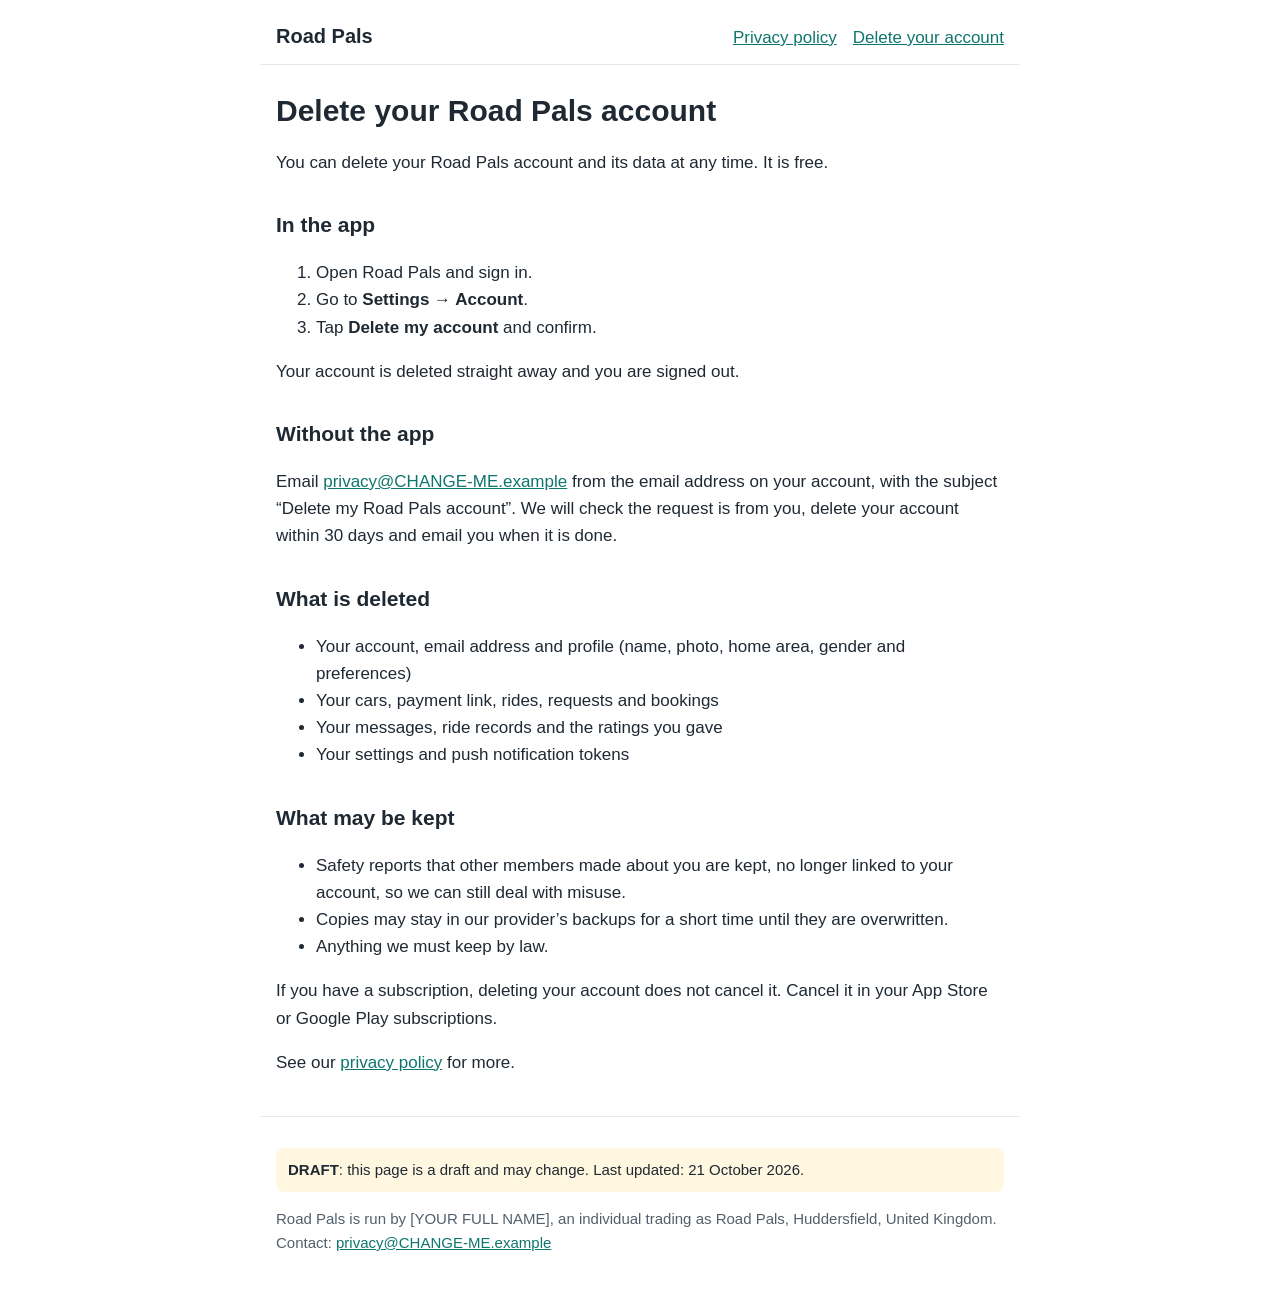
==== delete-account.html @ 59cec819 "Add files via upload" ====
<!doctype html>
<html lang="en-GB">
<head>
<meta charset="utf-8">
<meta name="viewport" content="width=device-width, initial-scale=1">
<title>Delete your account · Road Pals</title>
<meta name="description" content="How to delete your Road Pals account and data.">
<link rel="stylesheet" href="style.css">
</head>
<body>
<header>
  <a class="brand" href="index.html">Road Pals</a>
  <nav>
    <a href="privacy.html">Privacy policy</a>
    <a href="delete-account.html">Delete your account</a>
  </nav>
</header>
<main>
<h1>Delete your Road Pals account</h1>
<p>You can delete your Road Pals account and its data at any time. It is free.</p>

<h2 id="in-the-app">In the app</h2>
<ol>
<li>Open Road Pals and sign in.</li>
<li>Go to <strong>Settings → Account</strong>.</li>
<li>Tap <strong>Delete my account</strong> and confirm.</li>
</ol>
<p>Your account is deleted straight away and you are signed out.</p>

<h2 id="by-email">Without the app</h2>
<p>Email <a href="mailto:privacy@CHANGE-ME.example?subject=Delete%20my%20Road%20Pals%20account">privacy@CHANGE-ME.example</a> from the email address on your account, with the subject “Delete my Road Pals account”. We will check the request is from you, delete your account within 30 days and email you when it is done.</p>

<h2 id="what-is-deleted">What is deleted</h2>
<ul>
<li>Your account, email address and profile (name, photo, home area, gender and preferences)</li>
<li>Your cars, payment link, rides, requests and bookings</li>
<li>Your messages, ride records and the ratings you gave</li>
<li>Your settings and push notification tokens</li>
</ul>

<h2 id="what-is-kept">What may be kept</h2>
<ul>
<li>Safety reports that other members made about you are kept, no longer linked to your account, so we can still deal with misuse.</li>
<li>Copies may stay in our provider’s backups for a short time until they are overwritten.</li>
<li>Anything we must keep by law.</li>
</ul>
<p>If you have a subscription, deleting your account does not cancel it. Cancel it in your App Store or Google Play subscriptions.</p>
<p>See our <a href="privacy.html">privacy policy</a> for more.</p>
</main>
<footer>
  <p class="draft"><strong>DRAFT</strong>: this page is a draft and may change. Last updated: 21 October 2026.</p>
  <p>Road Pals is run by [YOUR FULL NAME], an individual trading as Road Pals, Huddersfield, United Kingdom.
  Contact: <a href="mailto:privacy@CHANGE-ME.example">privacy@CHANGE-ME.example</a></p>
</footer>
</body>
</html>
---- style.css ----
:root { --text: #1f2933; --muted: #52606d; --bg: #ffffff; --line: #e4e7eb; --accent: #0f766e; --note: #fff7e0; }
@media (prefers-color-scheme: dark) { :root { --text: #f5f7fa; --muted: #bcccdc; --bg: #121417; --line: #323f4b; --accent: #5eead4; --note: #3a3216; } }
* { box-sizing: border-box; }
body { margin: 0; background: var(--bg); color: var(--text); font: 17px/1.6 -apple-system, BlinkMacSystemFont, "Segoe UI", Roboto, Helvetica, Arial, sans-serif; }
header, main, footer { max-width: 760px; margin: 0 auto; padding: 0 16px; }
header { display: flex; flex-wrap: wrap; gap: 8px 20px; align-items: baseline; justify-content: space-between; padding-top: 20px; padding-bottom: 12px; border-bottom: 1px solid var(--line); }
.brand { font-weight: 800; font-size: 20px; color: var(--text); text-decoration: none; }
nav { display: flex; flex-wrap: wrap; gap: 16px; }
a { color: var(--accent); }
h1 { font-size: 30px; line-height: 1.2; margin-top: 28px; }
h2 { font-size: 21px; margin-top: 32px; }
table { width: 100%; border-collapse: collapse; margin: 12px 0; }
th, td { text-align: left; vertical-align: top; padding: 10px 8px; border-bottom: 1px solid var(--line); }
th { font-size: 15px; color: var(--muted); }
@media (max-width: 560px) { table, thead, tbody, tr, th, td { display: block; } thead { display: none; } td { border: 0; padding: 4px 0; } tr { border-bottom: 1px solid var(--line); padding: 10px 0; } }
footer { margin-top: 40px; padding-top: 16px; padding-bottom: 32px; border-top: 1px solid var(--line); color: var(--muted); font-size: 15px; }
.draft { background: var(--note); color: var(--text); padding: 10px 12px; border-radius: 8px; }
.links { font-size: 19px; }
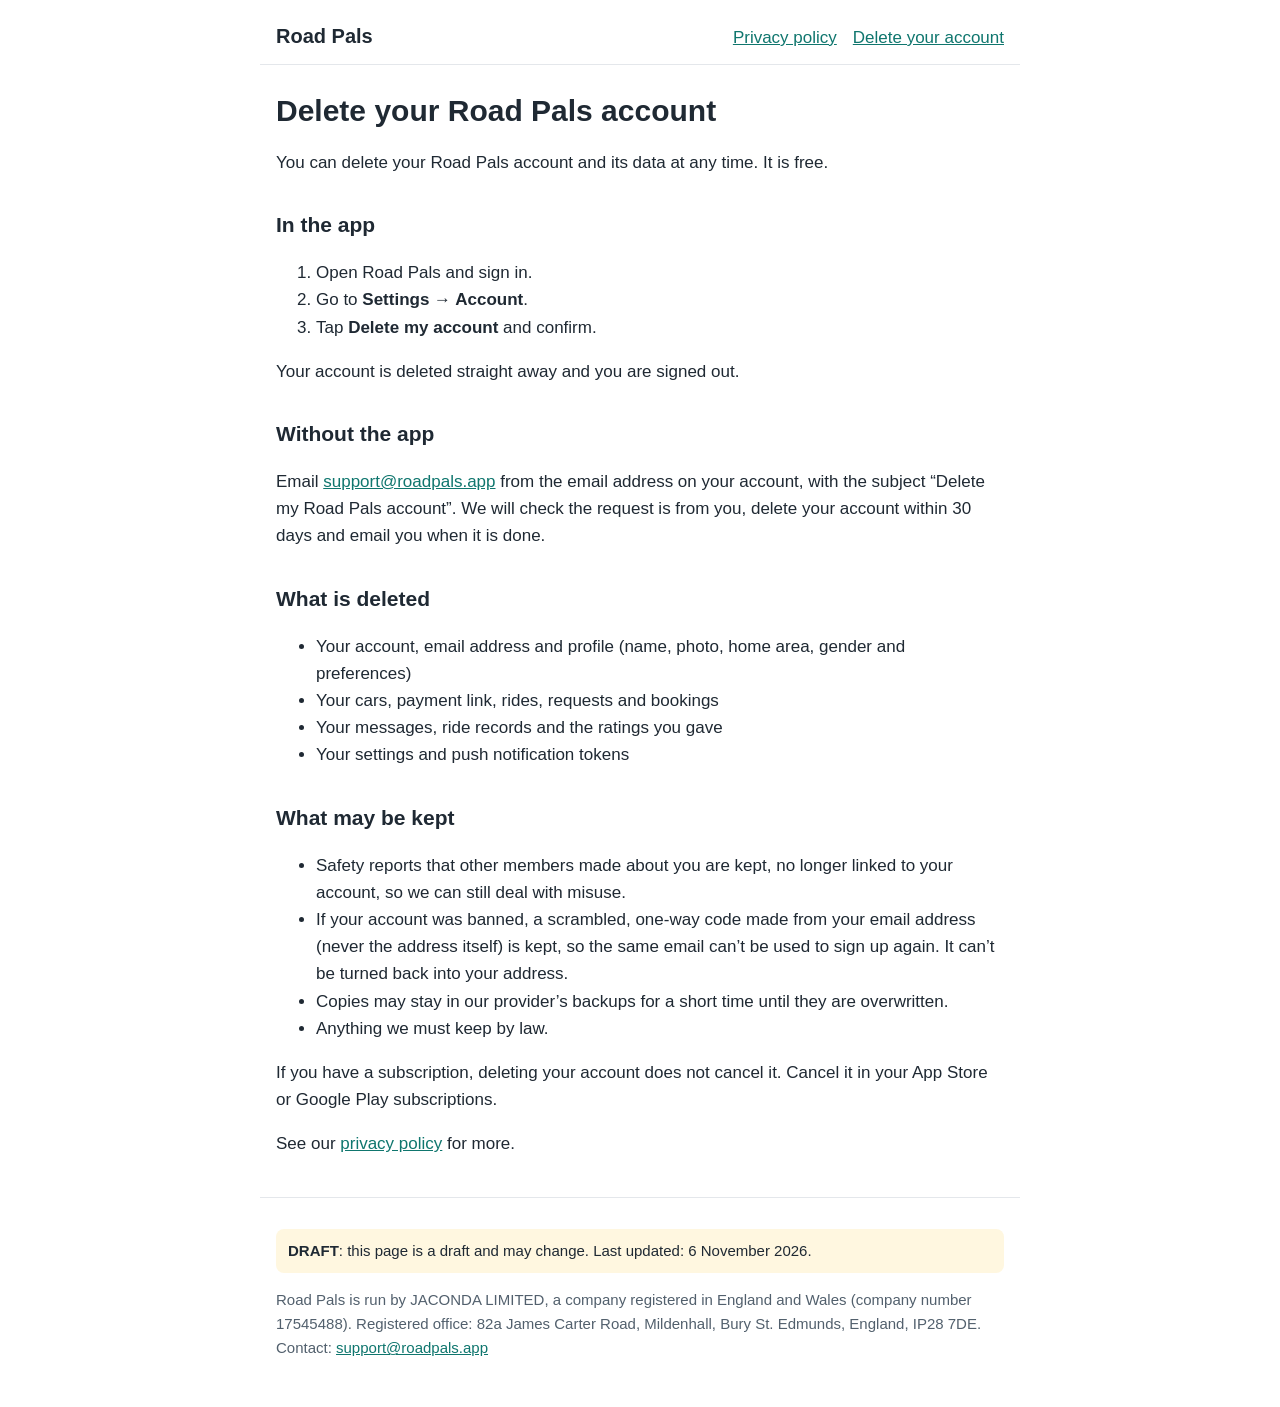
==== commit 9c8b3d7f: "Add files via upload" ====
--- a/delete-account.html
+++ b/delete-account.html
@@ -28,7 +28,7 @@
 <p>Your account is deleted straight away and you are signed out.</p>
 
 <h2 id="by-email">Without the app</h2>
-<p>Email <a href="mailto:privacy@CHANGE-ME.example?subject=Delete%20my%20Road%20Pals%20account">privacy@CHANGE-ME.example</a> from the email address on your account, with the subject “Delete my Road Pals account”. We will check the request is from you, delete your account within 30 days and email you when it is done.</p>
+<p>Email <a href="mailto:support@roadpals.app?subject=Delete%20my%20Road%20Pals%20account">support@roadpals.app</a> from the email address on your account, with the subject “Delete my Road Pals account”. We will check the request is from you, delete your account within 30 days and email you when it is done.</p>
 
 <h2 id="what-is-deleted">What is deleted</h2>
 <ul>
@@ -41,6 +41,7 @@
 <h2 id="what-is-kept">What may be kept</h2>
 <ul>
 <li>Safety reports that other members made about you are kept, no longer linked to your account, so we can still deal with misuse.</li>
+<li>If your account was banned, a scrambled, one-way code made from your email address (never the address itself) is kept, so the same email can’t be used to sign up again. It can’t be turned back into your address.</li>
 <li>Copies may stay in our provider’s backups for a short time until they are overwritten.</li>
 <li>Anything we must keep by law.</li>
 </ul>
@@ -48,9 +49,9 @@
 <p>See our <a href="privacy.html">privacy policy</a> for more.</p>
 </main>
 <footer>
-  <p class="draft"><strong>DRAFT</strong>: this page is a draft and may change. Last updated: 21 October 2026.</p>
-  <p>Road Pals is run by [YOUR FULL NAME], an individual trading as Road Pals, Huddersfield, United Kingdom.
-  Contact: <a href="mailto:privacy@CHANGE-ME.example">privacy@CHANGE-ME.example</a></p>
+  <p class="draft"><strong>DRAFT</strong>: this page is a draft and may change. Last updated: 6 November 2026.</p>
+  <p>Road Pals is run by JACONDA LIMITED, a company registered in England and Wales (company number 17545488). Registered office: 82a James Carter Road, Mildenhall, Bury St. Edmunds, England, IP28 7DE.
+  Contact: <a href="mailto:support@roadpals.app">support@roadpals.app</a></p>
 </footer>
 </body>
 </html>
